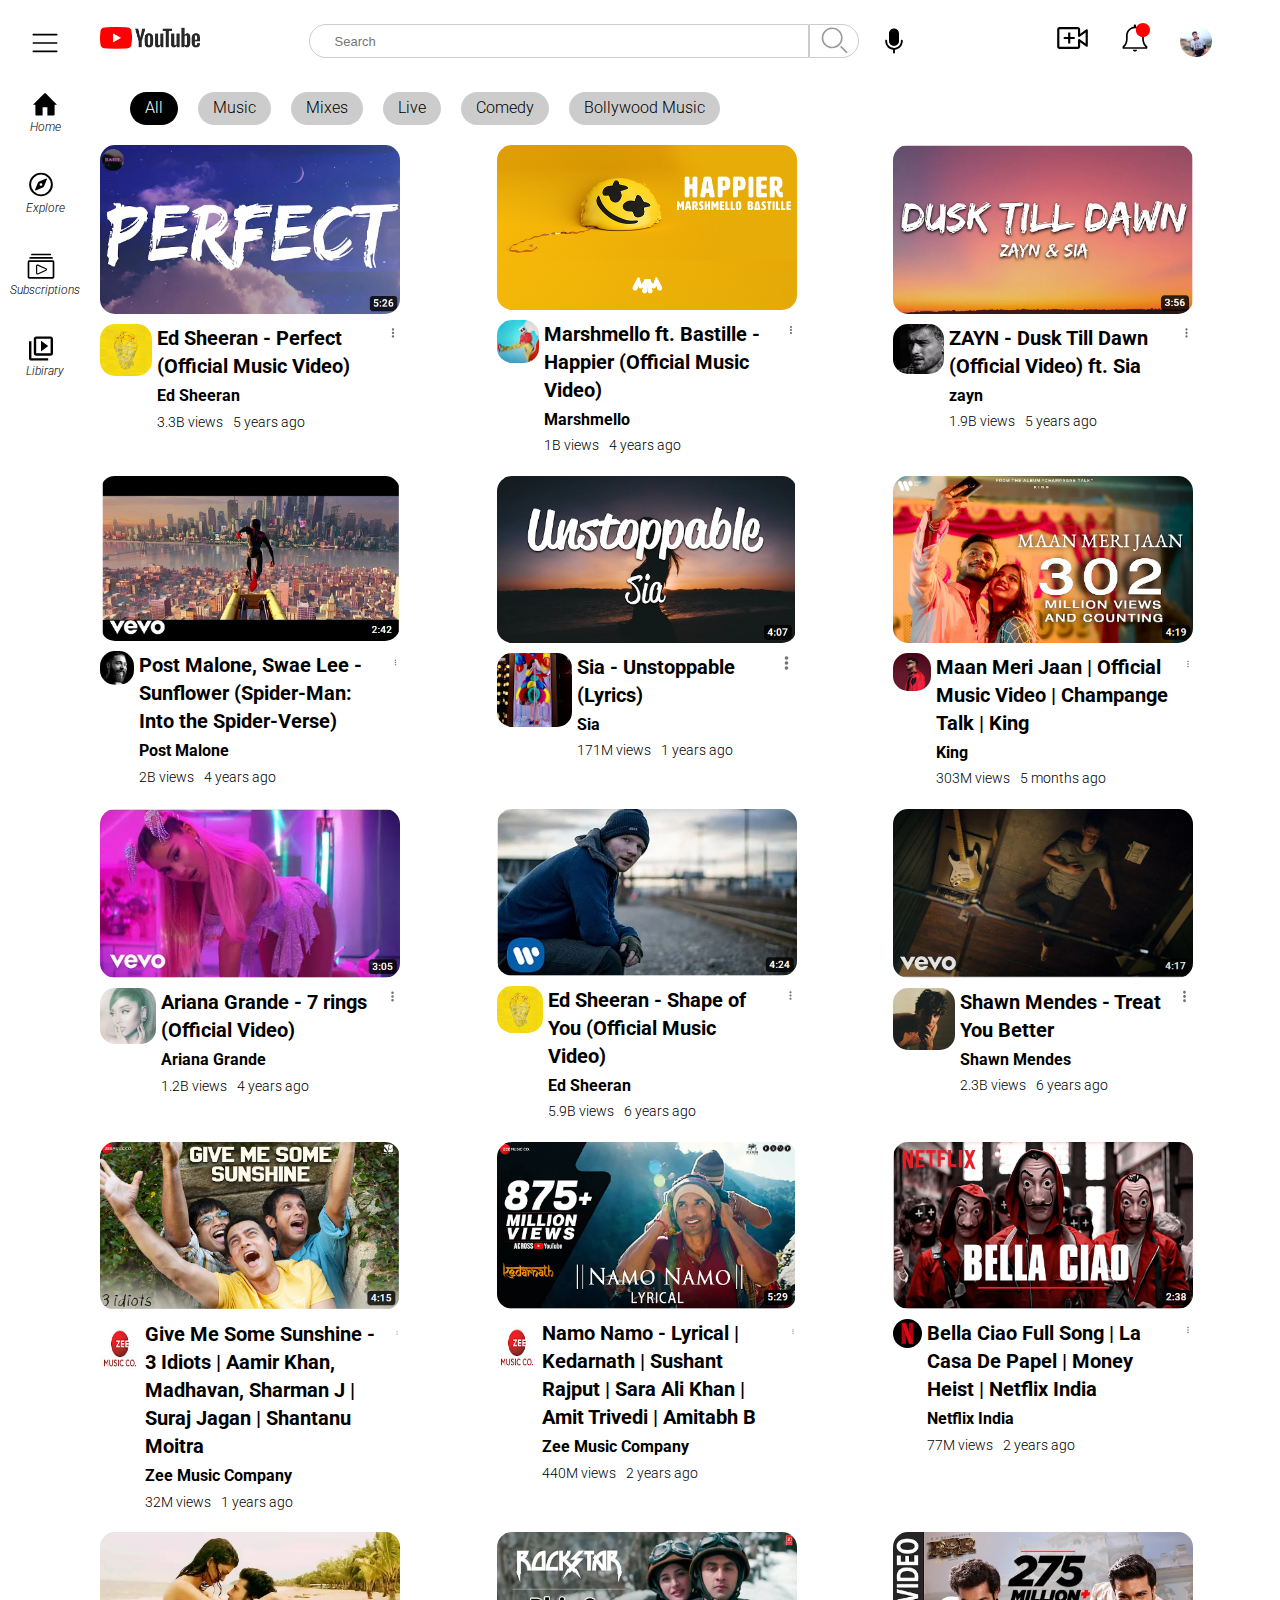
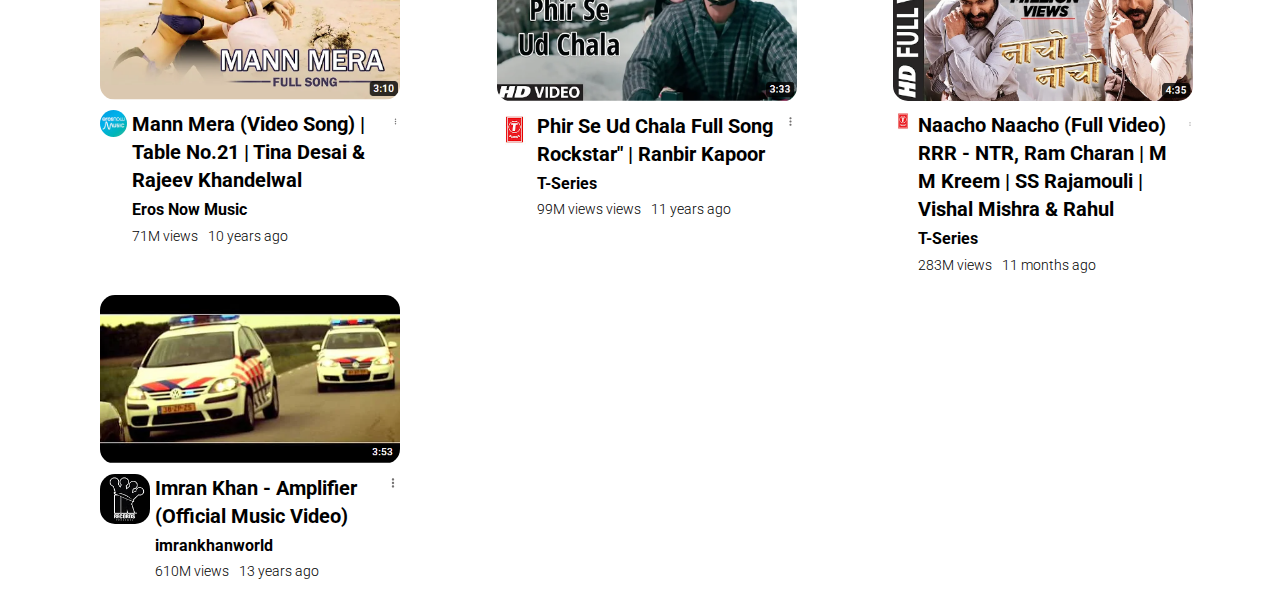
==== index.html @ 48f87ebd "Rename main.html to index.html" ====
<!DOCTYPE html>
<html lang="en">
<head>
    <meta charset="UTF-8">
    <meta http-equiv="X-UA-Compatible" content="IE=edge">
    <meta name="viewport" content="width=device-width, initial-scale=1.0">
    <title>Youtube Clone</title>
    <link rel="stylesheet" href="./style.css">
    <link rel="icon" type="image/x-icon" href="./icons/icon.ico"></link>
</head>
<body>
    <div class="container">
        <aside>
            <div class="bars">
                <img src="./icons/bars.svg" alt="Menu">
            </div>
            <div class="side-icons">
                <i><img src="./icons/home.svg" alt="Home"><p>Home</p></i>
                <a href="https://www.youtube.com/shorts/6P8BDjBnGwY"><i><img src="./icons/compass.svg" alt="Explore"><p>Explore</p></i></a>
                <a href="https://www.youtube.com/feed/subscriptions"><i><img class="subs" src="./icons/video-gallary.svg" alt="Video Gallery"><p>Subscriptions</p></i></a>
                <a href="https://www.youtube.com/feed/library"><i><img src="./icons/video-library.svg" alt="Video Libirary"><p>Libirary</p></i></a>
            </div>
        </aside>
        <div class="main-container">
            <header>
                <nav>
                    <div class="logo"><img src="./icons/youtube-logo.png" alt="Youtube Logo"></div>
                    <div class="center-nav"><div class="search"><input type="text" placeholder="Search"><button><img src="./icons/search.svg" alt="Search"></button></div><div class="mic"><img src="./icons/mic.svg" alt="Microphone"></div></div>
                    <div class="right-nav">
                        <i><img src="./icons/video-add.svg" alt="Add video"></i>
                        <i><img src="./icons/bell.svg" alt="Notification"></i>
                        <img src="./icons/avatar.jpg" alt="Profile" style="border-radius: 50%; width: 15%;">
                    </div>
                </nav>
                <div class="tags">
                    <div class="tag dark">All</div>
                    <div class="tag light">Music</div>
                    <div class="tag light">Mixes</div>
                    <div class="tag light">Live</div>
                    <div class="tag light">Comedy</div>
                    <div class="tag light">Bollywood Music</div>
                </div>
            </header>
            <main>
                <!--1-->
                <div class="card-container">
                  <a href="https://www.youtube.com/watch?v=2Vv-BfVoq4g&ab_channel=EdSheeran">
                    <div class="card">
                    <img src="./icons/thumbnail.png" alt="thumbnail" />
                    <div class="avatar-content">
                      <div class="avatar">
                        <img src="./icons/avatar-1.jpg" alt="avatar" />
                      </div>
      
                      <div class="content">
                        <h3>Ed Sheeran - Perfect (Official Music Video)</h3>
                        <p class="channel-name">Ed Sheeran</p>
                        <div class="content-status">
                          <p>3.3B views</p>
                          <p>5 years ago</p>
                        </div>
                      </div>
                      <div class="dots">
                        <img src="icons/dots.svg" alt="dots" />
                      </div>
                    </div>
                  </div></a>
                  <!--2-->
                  <a href="https://www.youtube.com/watch?v=RE87rQkXdNw"><div class="card">
                    <img src="./icons/thumbnail-2.jpg" alt="thumbnail" />
                    <div class="avatar-content">
                      <div class="avatar">
                        <img src="./icons/avatar-2.jpg" alt="avatar" />
                      </div>
      
                      <div class="content">
                        <h3>Marshmello ft. Bastille - Happier (Official Music Video)</h3>
                        <p class="channel-name">Marshmello</p>
                        <div class="content-status">
                          <p>1B views</p>
                          <p>4 years ago</p>
                        </div>
                      </div>
                      <div class="dots">
                        <img src="icons/dots.svg" alt="dots" />
                      </div>
                    </div>
                  </div></a>
                  <!--3-->
                  <a href="https://www.youtube.com/watch?v=tt2k8PGm-TI"><div class="card">
                    <img src="./icons/thumbnail-3.PNG" alt="thumbnail" />
                    <div class="avatar-content">
                      <div class="avatar">
                        <img src="./icons/avatar-3.jpg" alt="avatar" />
                      </div>
      
                      <div class="content">
                        <h3>ZAYN - Dusk Till Dawn (Official Video) ft. Sia</h3>
                        <p class="channel-name">zayn</p>
                        <div class="content-status">
                          <p>1.9B views</p>
                          <p>5 years ago</p>
                        </div>
                      </div>
                      <div class="dots">
                        <img src="icons/dots.svg" alt="dots" />
                      </div>
                    </div>
                  </div></a>
                  <!--4-->
                  <a href="https://www.youtube.com/watch?v=ApXoWvfEYVU"><div class="card">
                    <img src="./icons/thumbnail-4.PNG" alt="thumbnail" />
                    <div class="avatar-content">
                      <div class="avatar">
                        <img src="./icons/avatar-4.jpg" alt="avatar" />
                      </div>
      
                      <div class="content">
                        <h3>Post Malone, Swae Lee - Sunflower (Spider-Man: Into the Spider-Verse)</h3>
                        <p class="channel-name">Post Malone</p>
                        <div class="content-status">
                          <p>2B views</p>
                          <p>4 years ago</p>
                        </div>
                      </div>
                      <div class="dots">
                        <img src="icons/dots.svg" alt="dots" />
                      </div>
                    </div>
                  </div></a>
                  <!--5-->
                  <a href="https://www.youtube.com/watch?v=h3h035Eyz5A"><div class="card">
                    <img src="./icons/thumbnail-5.PNG" alt="thumbnail" />
                    <div class="avatar-content">
                      <div class="avatar">
                        <img src="./icons/avatar-5.jpg" alt="avatar"/>
                      </div>
      
                      <div class="content">
                        <h3>Sia - Unstoppable (Lyrics)</h3>
                        <p class="channel-name">Sia</p>
                        <div class="content-status">
                          <p>171M views</p>
                          <p>1 years ago</p>
                        </div>
                      </div>
                      <div class="dots">
                        <img src="icons/dots.svg" alt="dots" />
                      </div>
                    </div>
                  </div></a>
                  <!--6-->
                  <a href="https://www.youtube.com/watch?v=VuG7ge_8I2Y"><div class="card">
                    <img src="./icons/thumbnail-6.PNG" alt="thumbnail" />
                    <div class="avatar-content">
                      <div class="avatar">
                        <img src="./icons/avatar-6.jpg" alt="avatar" />
                      </div>
      
                      <div class="content">
                        <h3>Maan Meri Jaan | Official Music Video | Champange Talk | King</h3>
                        <p class="channel-name">King</p>
                        <div class="content-status">
                          <p>303M views</p>
                          <p>5 months ago</p>
                        </div>
                      </div>
                      <div class="dots">
                        <img src="icons/dots.svg" alt="dots" />
                      </div>
                    </div>
                  </div></a>
                  <!--7-->
                  <a href="https://www.youtube.com/watch?v=QYh6mYIJG2Y"><div class="card">
                    <img src="./icons/thumbnail-7.PNG" alt="thumbnail" />
                    <div class="avatar-content">
                      <div class="avatar">
                        <img src="./icons/avatar-7.jpg" alt="avatar" />
                      </div>
      
                      <div class="content">
                        <h3>Ariana Grande - 7 rings (Official Video)</h3>
                        <p class="channel-name">Ariana Grande</p>
                        <div class="content-status">
                          <p>1.2B views</p>
                          <p>4 years ago</p>
                        </div>
                      </div>
                      <div class="dots">
                        <img src="icons/dots.svg" alt="dots" />
                      </div>
                    </div>
                  </div></a>
                  <!--8-->
                  <a href="https://www.youtube.com/watch?v=JGwWNGJdvx8"><div class="card">
                    <img src="./icons/thumbnail-8.PNG" alt="thumbnail" />
                    <div class="avatar-content">
                      <div class="avatar">
                        <img src="./icons/avatar-1.jpg" alt="avatar" />
                      </div>
      
                      <div class="content">
                        <h3>Ed Sheeran - Shape of You (Official Music Video)</h3>
                        <p class="channel-name">Ed Sheeran</p>
                        <div class="content-status">
                          <p>5.9B views</p>
                          <p>6 years ago</p>
                        </div>
                      </div>
                      <div class="dots">
                        <img src="icons/dots.svg" alt="dots" />
                      </div>
                    </div>
                  </div></a>
                  <!--9-->
                  <a href="https://www.youtube.com/watch?v=lY2yjAdbvdQ"><div class="card">
                    <img src="./icons/thumbnail-9.PNG" alt="thumbnail" />
                    <div class="avatar-content">
                      <div class="avatar">
                        <img src="./icons/avatar-9.jpg" alt="avatar" />
                      </div>
      
                      <div class="content">
                        <h3>Shawn Mendes - Treat You Better</h3>
                        <p class="channel-name">Shawn Mendes</p>
                        <div class="content-status">
                          <p>2.3B views</p>
                          <p>6 years ago</p>
                        </div>
                      </div>
                      <div class="dots">
                        <img src="icons/dots.svg" alt="dots" />
                      </div>
                    </div>
                  </div></a>
                  <!--10-->
                  <a href="https://www.youtube.com/watch?v=lbCRtrrMvSw"><div class="card">
                    <img src="./icons/thumbnail-10.PNG" alt="thumbnail" />
                    <div class="avatar-content">
                      <div class="avatar">
                        <img id="avt10" src="./icons/avatar-10.jpg" alt="avatar" />
                      </div>
      
                      <div class="content">
                        <h3>Give Me Some Sunshine - 3 Idiots | Aamir Khan, Madhavan, Sharman J | Suraj Jagan | Shantanu Moitra</h3>
                        <p class="channel-name">Zee Music Company</p>
                        <div class="content-status">
                          <p>32M views</p>
                          <p>1 years ago</p>
                        </div>
                      </div>
                      <div class="dots">
                        <img src="icons/dots.svg" alt="dots" />
                      </div>
                    </div>
                  </div></a>
                  <!--11-->
                  <a href="https://www.youtube.com/watch?v=dx4Teh-nv3A"><div class="card">
                    <img src="./icons/thumbnail-11.PNG" alt="thumbnail" />
                    <div class="avatar-content">
                      <div class="avatar">
                        <img id="avt10" src="./icons/avatar-10.jpg" alt="avatar" />
                      </div>
      
                      <div class="content">
                        <h3>Namo Namo - Lyrical | Kedarnath | Sushant Rajput | Sara Ali Khan | Amit Trivedi | Amitabh B
                        </h3>
                        <p class="channel-name">Zee Music Company</p>
                        <div class="content-status">
                          <p>440M views</p>
                          <p>2 years ago</p>
                        </div>
                      </div>
                      <div class="dots">
                        <img src="icons/dots.svg" alt="dots" />
                      </div>
                    </div>
                  </div></a>
                  <!--12-->
                  <a href="https://www.youtube.com/watch?v=46cXFUzR9XM"><div class="card">
                    <img src="./icons/thumbnail-12.PNG" alt="thumbnail" />
                    <div class="avatar-content">
                      <div class="avatar">
                        <img src="./icons/avatar-12.jpg" alt="avatar" />
                      </div>
      
                      <div class="content">
                        <h3>Bella Ciao Full Song | La Casa De Papel | Money Heist | Netflix India</h3>
                        <p class="channel-name">Netflix India</p>
                        <div class="content-status">
                          <p>77M views</p>
                          <p>2 years ago</p>
                        </div>
                      </div>
                      <div class="dots">
                        <img src="icons/dots.svg" alt="dots" />
                      </div>
                    </div>
                  </div></a>
                  <!--13-->
                  <a href="https://www.youtube.com/watch?v=SlHnlxDt2TQ"><div class="card">
                    <img src="./icons/thumbnail-13.PNG" alt="thumbnail" />
                    <div class="avatar-content">
                      <div class="avatar">
                        <img src="./icons/avatar-13.jpg" alt="avatar" />
                      </div>
      
                      <div class="content">
                        <h3>Mann Mera (Video Song) | Table No.21 | Tina Desai & Rajeev Khandelwal</h3>
                        <p class="channel-name">Eros Now Music</p>
                        <div class="content-status">
                          <p>71M views</p>
                          <p>10 years ago</p>
                        </div>
                      </div>
                      <div class="dots">
                        <img src="icons/dots.svg" alt="dots" />
                      </div>
                    </div>
                  </div></a>
                  <!--14-->
                  <a href="https://www.youtube.com/watch?v=2mWaqsC3U7k"><div class="card">
                    <img src="./icons/thumbnail-14.PNG" alt="thumbnail" />
                    <div class="avatar-content">
                      <div class="avatar">
                        <img src="./icons/avatar-14.jpg" alt="avatar" />
                      </div>
      
                      <div class="content">
                        <h3>Phir Se Ud Chala Full Song Rockstar" | Ranbir Kapoor</h3>
                        <p class="channel-name">T-Series</p>
                        <div class="content-status">
                          <p>99M views views</p>
                          <p>11 years ago</p>
                        </div>
                      </div>
                      <div class="dots">
                        <img src="icons/dots.svg" alt="dots" />
                      </div>
                    </div>
                  </div></a>
                  <!--15-->
                  <a href="https://www.youtube.com/watch?v=sAzlWScHTc4"><div class="card">
                    <img src="./icons/thumbnail-15.PNG" alt="thumbnail" />
                    <div class="avatar-content">
                      <div class="avatar">
                        <img src="./icons/avatar-15.jpg" alt="avatar" />
                      </div>
      
                      <div class="content">
                        <h3>Naacho Naacho (Full Video) RRR - NTR, Ram Charan | M M Kreem | SS Rajamouli | Vishal Mishra & Rahul</h3>
                        <p class="channel-name">T-Series</p>
                        <div class="content-status">
                          <p>283M views</p>
                          <p>11 months ago</p>
                        </div>
                      </div>
                      <div class="dots">
                        <img src="icons/dots.svg" alt="dots" />
                      </div>
                    </div>
                  </div></a>
                  <!--16-->
                  <a href="https://www.youtube.com/watch?v=uuCFRaFWjwY"><div class="card">
                    <img src="./icons/thumbnail-16.PNG" alt="thumbnail" />
                    <div class="avatar-content">
                      <div class="avatar">
                        <img src="./icons/avatar-16.jpg" alt="avatar" />
                      </div>
      
                      <div class="content">
                        <h3>Imran Khan - Amplifier (Official Music Video)</h3>
                        <p class="channel-name">imrankhanworld</p>
                        <div class="content-status">
                          <p>610M views</p>
                          <p>13 years ago</p>
                        </div>
                      </div>
                      <div class="dots">
                        <img src="icons/dots.svg" alt="dots" />
                      </div>
                    </div>
                  </div></a>
                </div>
              </main>
        </div>
    </div>
    
</body>
</html>
---- style.css ----
@import url("https://fonts.googleapis.com/css2?family=Roboto:ital,wght@0,100;0,300;0,500;0,700;0,900;1,100;1,300;1,400;1,500;1,700;1,900&display=swap");

*{
    margin:0;
    padding: 0;
    box-sizing: border-box;
}

html,body{
    font-family: "Roboto" , sans-serif;
    font-weight: 300;
    line-height: 1.4;
    scroll-behavior: smooth;
}

nav{
    display: flex;
    justify-content: space-between;
    align-items: center;
    padding: 10px;
}
.logo img{
    width: 100px;
    height: auto;
}
.center-nav{
    display: flex;
    gap:20px;
}
.search{
    display: flex;
}
.center-nav input{
    width: 500px;
    border: 1px solid #ccc;
    border-bottom-left-radius: 50px;
    border-top-left-radius: 50px;
    padding-left: 25px;
}
.search button{
    border: 1px solid #ccc;
    background-color: white;
    border-bottom-right-radius: 50px;
    border-top-right-radius: 50px;
    width: 50px;
}
.center-nav input::placeholder{
    font-weight: 500;
    font-size: small;
}
.mic{
    border-radius: 50%;
    display: grid;
    place-items: center;
}
.center-nav .search input:focus{
    box-shadow: inset 0px 0px 3px blue;
}
.center-nav .search button:hover{
    background-color: #ccc;
    cursor: pointer;
}
.mic img{
    width: 30px;
}
.mic:hover{
    cursor: pointer;
    background-color: #ccc;
}
.logo:hover,.tag:hover{
    cursor: pointer;
}

.right-nav{
    display: flex;
    padding: 10px;
    justify-content: center;
    align-items: center;
    margin-right: 20px;
    gap:30px;
}
.right-nav:hover{
    cursor: pointer;
}
.right-nav i:hover{
    border-radius: 30px;
    background-color: #ccc;
}
.avatar:hover{
    background-color:white;
}

.tags{
    display: flex;
    padding:10px 40px;
    gap:20px;
}
.tag{
    padding:5px 15px;
    background-color: #ccc;
    border-radius: 20px;
    color:black;
}
.dark{
    background-color: black;
    color: white;
}
.container{
    display: flex;
}
aside{
    padding: 10px;
    margin-top: 18px;
    display: flex;
    flex-flow: column;
    align-items: center;
    gap:25px;
}

.side-icons{
    display: flex;
    flex-direction: column;
    align-items: center;
    justify-content: center;
    gap:35px;
}
.side-icons img{
    width: 30px;
}
.side-icons p{
    font-size: 12px;
    margin-top: -6px;
}
.subs{
    margin-left: 16px;
}
.main-container{
    width: 100%;
}
.card-container{
    display: grid;
    grid-template-columns: repeat(auto-fit,minmax(320px,1fr));
}
.card{
    padding: 10px;
    max-width: 320px;
    display: flex;
    flex-direction: column;
}
.avatar-content{
    padding-top: 10px;
    display: flex;
    gap:5px;
}
.card h3{
    font-size: 20px;
}
.content{
    display: flex;
    flex-direction: column;
    gap:5px;
}
.channel-name{
    font-size: 16px;
    font-weight: bold;
}
.content-status{
    display: flex;
    font-size: 14px;
    gap:10px;
}
.card img{
    width:100%;
    border-radius: 15px;
}
a{
    text-decoration: none;
    color: black;
}
#avt10{
    width: 40px;
    height: 60px;
}
a:hover{
    transform: scale(1.05);
}
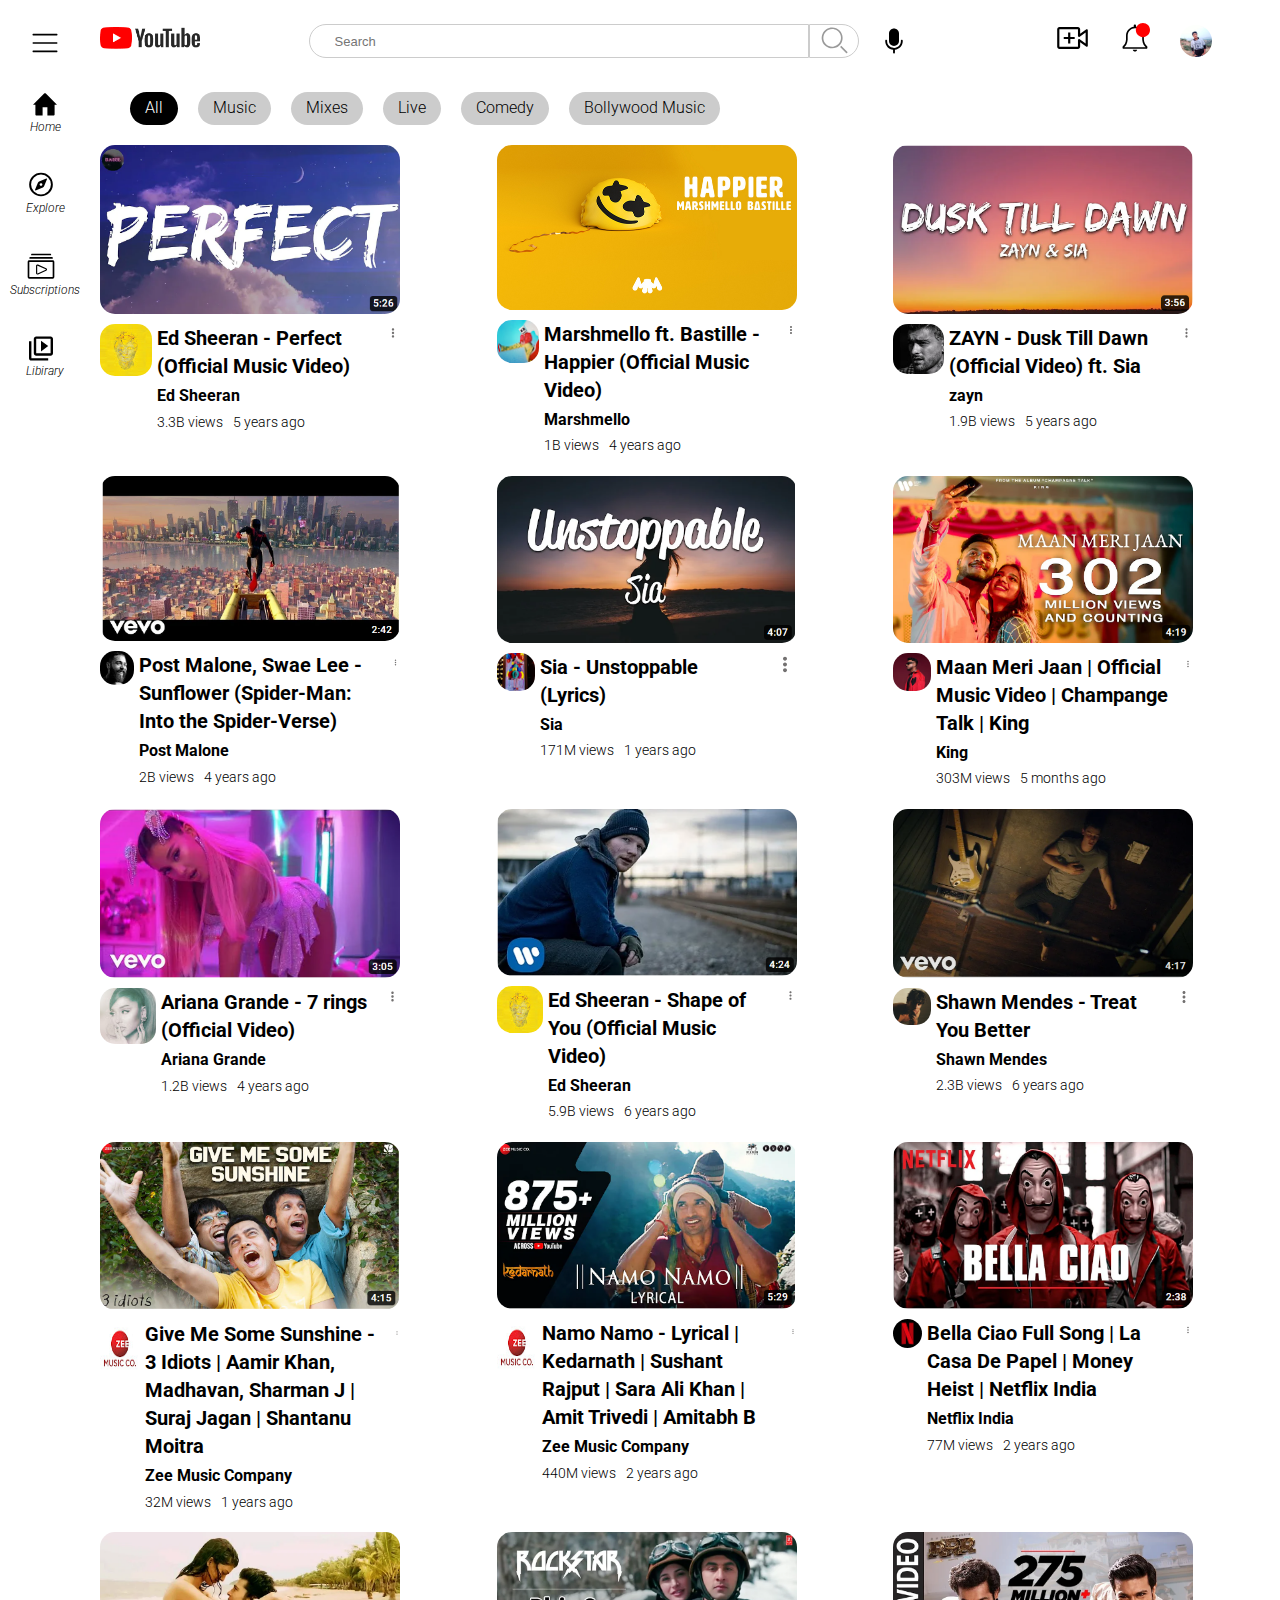
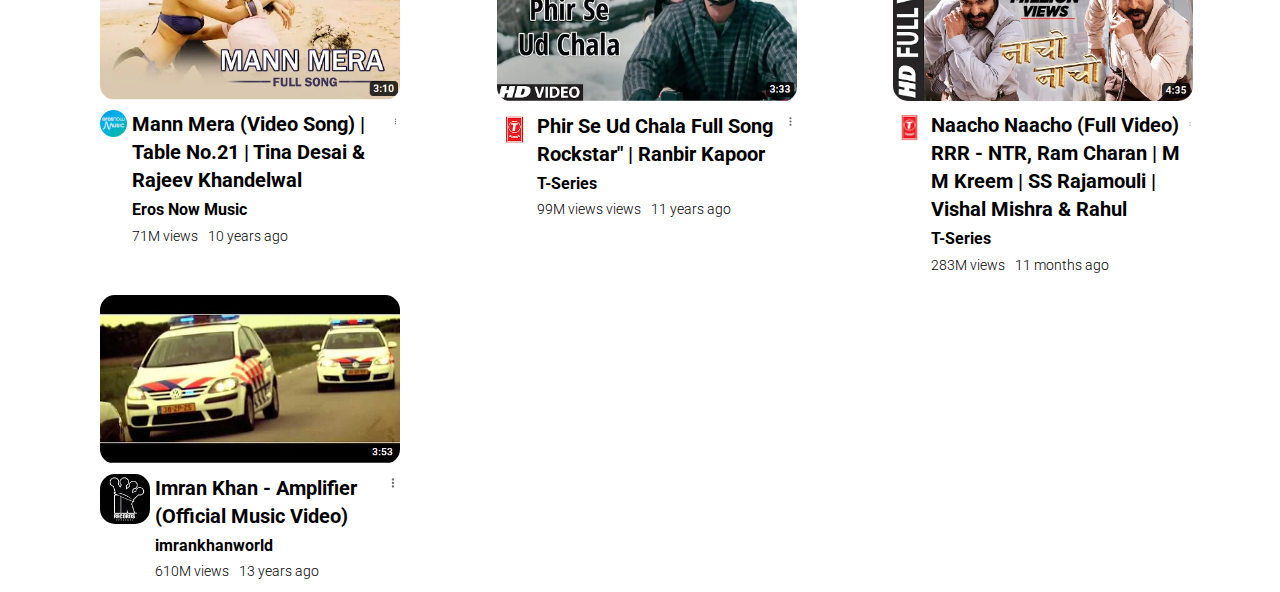
==== commit 79c39180: "Update index.html" ====
--- a/index.html
+++ b/index.html
@@ -132,7 +132,7 @@
                   <a href="https://www.youtube.com/watch?v=h3h035Eyz5A"><div class="card">
                     <img src="./icons/thumbnail-5.PNG" alt="thumbnail" />
                     <div class="avatar-content">
-                      <div class="avatar">
+                      <div class="avatar" style="width: 13%;">
                         <img src="./icons/avatar-5.jpg" alt="avatar"/>
                       </div>
       
@@ -216,8 +216,8 @@
                   <a href="https://www.youtube.com/watch?v=lY2yjAdbvdQ"><div class="card">
                     <img src="./icons/thumbnail-9.PNG" alt="thumbnail" />
                     <div class="avatar-content">
-                      <div class="avatar">
-                        <img src="./icons/avatar-9.jpg" alt="avatar" />
+                      <div class="avatar" style="width: 16%">
+                        <img src="./icons/avatar-9.jpg" alt="avatar"  />
                       </div>
       
                       <div class="content">
@@ -343,7 +343,7 @@
                   <a href="https://www.youtube.com/watch?v=sAzlWScHTc4"><div class="card">
                     <img src="./icons/thumbnail-15.PNG" alt="thumbnail" />
                     <div class="avatar-content">
-                      <div class="avatar">
+                      <div class="avatar" style="width: 40%;">
                         <img src="./icons/avatar-15.jpg" alt="avatar" />
                       </div>
       
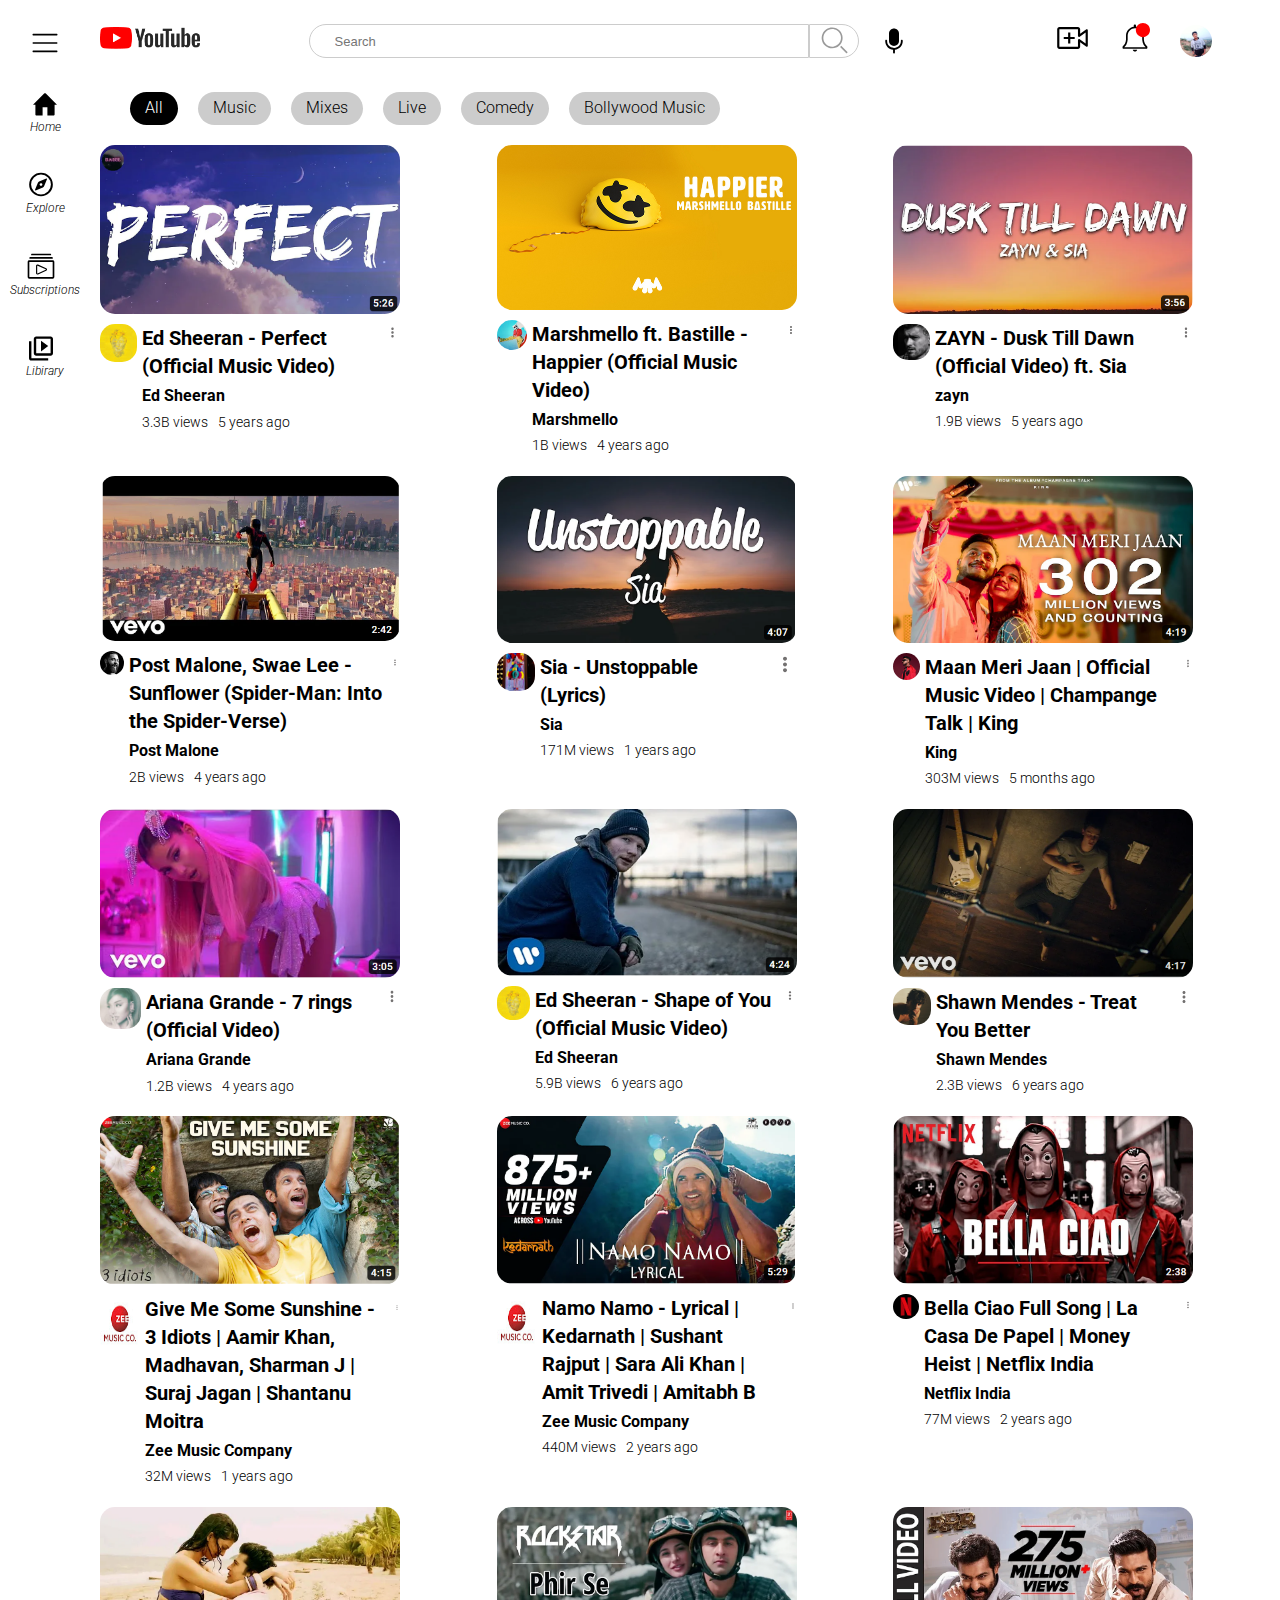
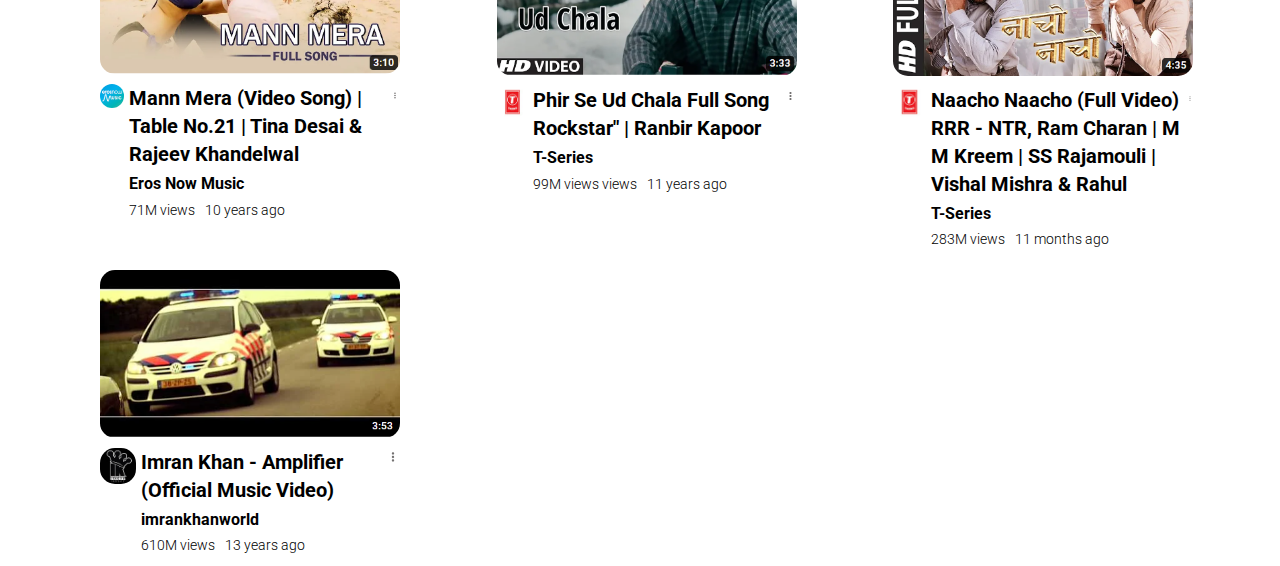
==== commit 27cc828d: "Update index.html" ====
--- a/index.html
+++ b/index.html
@@ -15,7 +15,7 @@
                 <img src="./icons/bars.svg" alt="Menu">
             </div>
             <div class="side-icons">
-                <i><img src="./icons/home.svg" alt="Home"><p>Home</p></i>
+                <a href="https://silly-dieffenbachia-1bdb18.netlify.app/"><i><img src="./icons/home.svg" alt="Home"><p>Home</p></i></a>
                 <a href="https://www.youtube.com/shorts/6P8BDjBnGwY"><i><img src="./icons/compass.svg" alt="Explore"><p>Explore</p></i></a>
                 <a href="https://www.youtube.com/feed/subscriptions"><i><img class="subs" src="./icons/video-gallary.svg" alt="Video Gallery"><p>Subscriptions</p></i></a>
                 <a href="https://www.youtube.com/feed/library"><i><img src="./icons/video-library.svg" alt="Video Libirary"><p>Libirary</p></i></a>
--- a/style.css
+++ b/style.css
@@ -86,9 +86,6 @@
     border-radius: 30px;
     background-color: #ccc;
 }
-.avatar:hover{
-    background-color:white;
-}
 
 .tags{
     display: flex;
@@ -152,6 +149,9 @@
     display: flex;
     gap:5px;
 }
+.avatar{
+    width: 20%;
+}
 .card h3{
     font-size: 20px;
 }
@@ -183,4 +183,4 @@
 }
 a:hover{
     transform: scale(1.05);
-}+}
